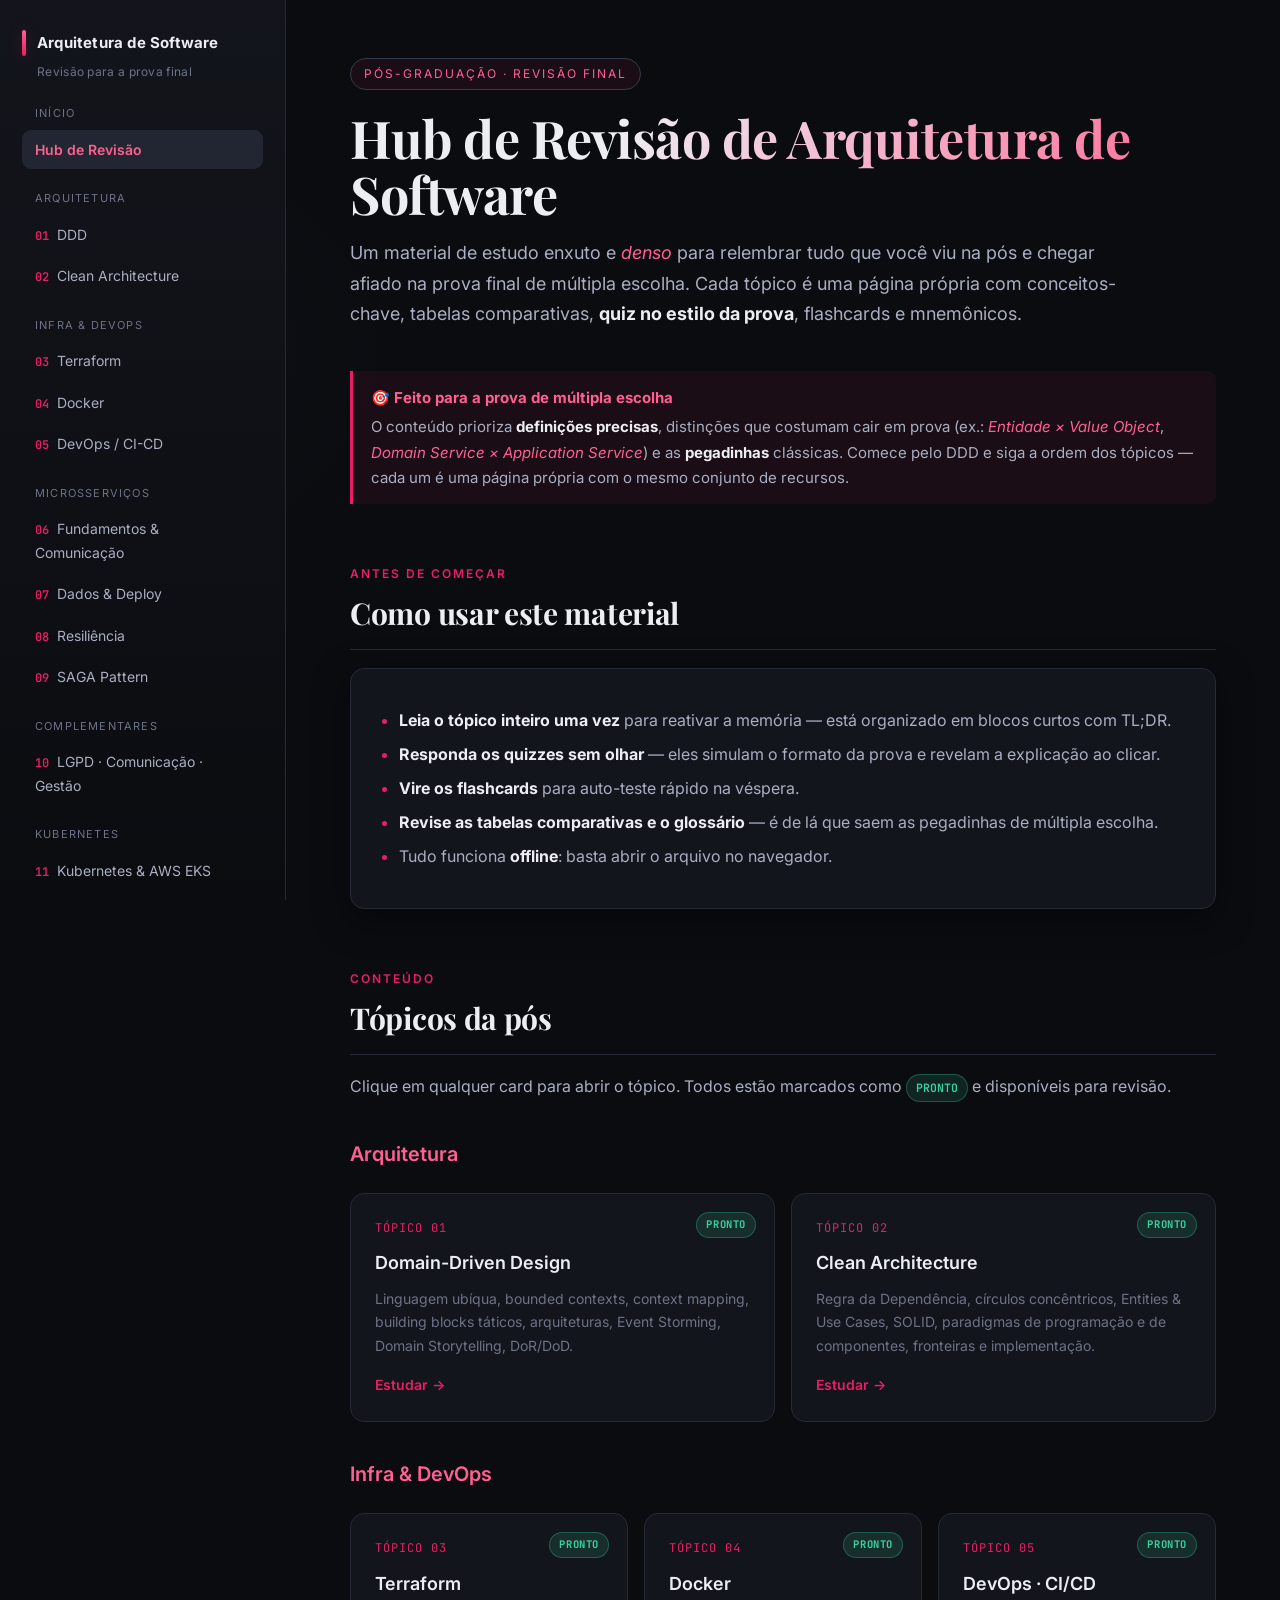
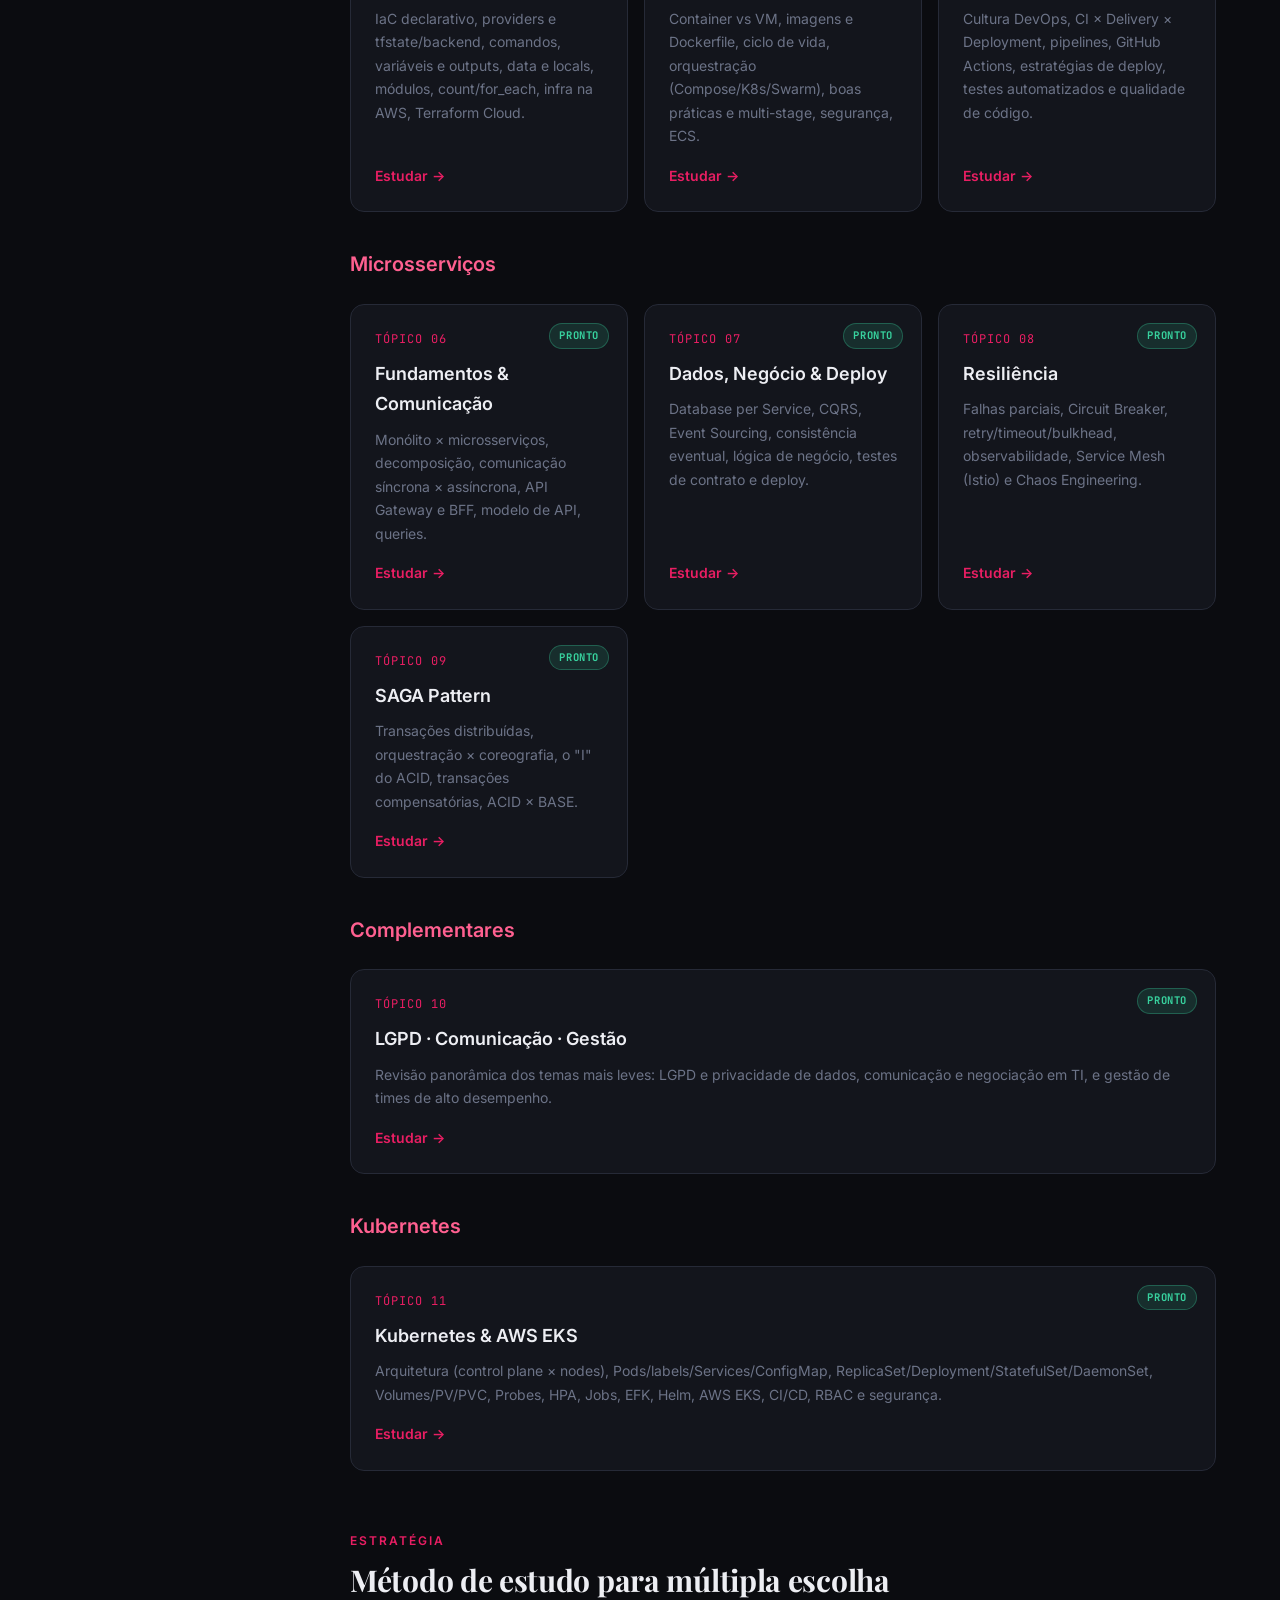
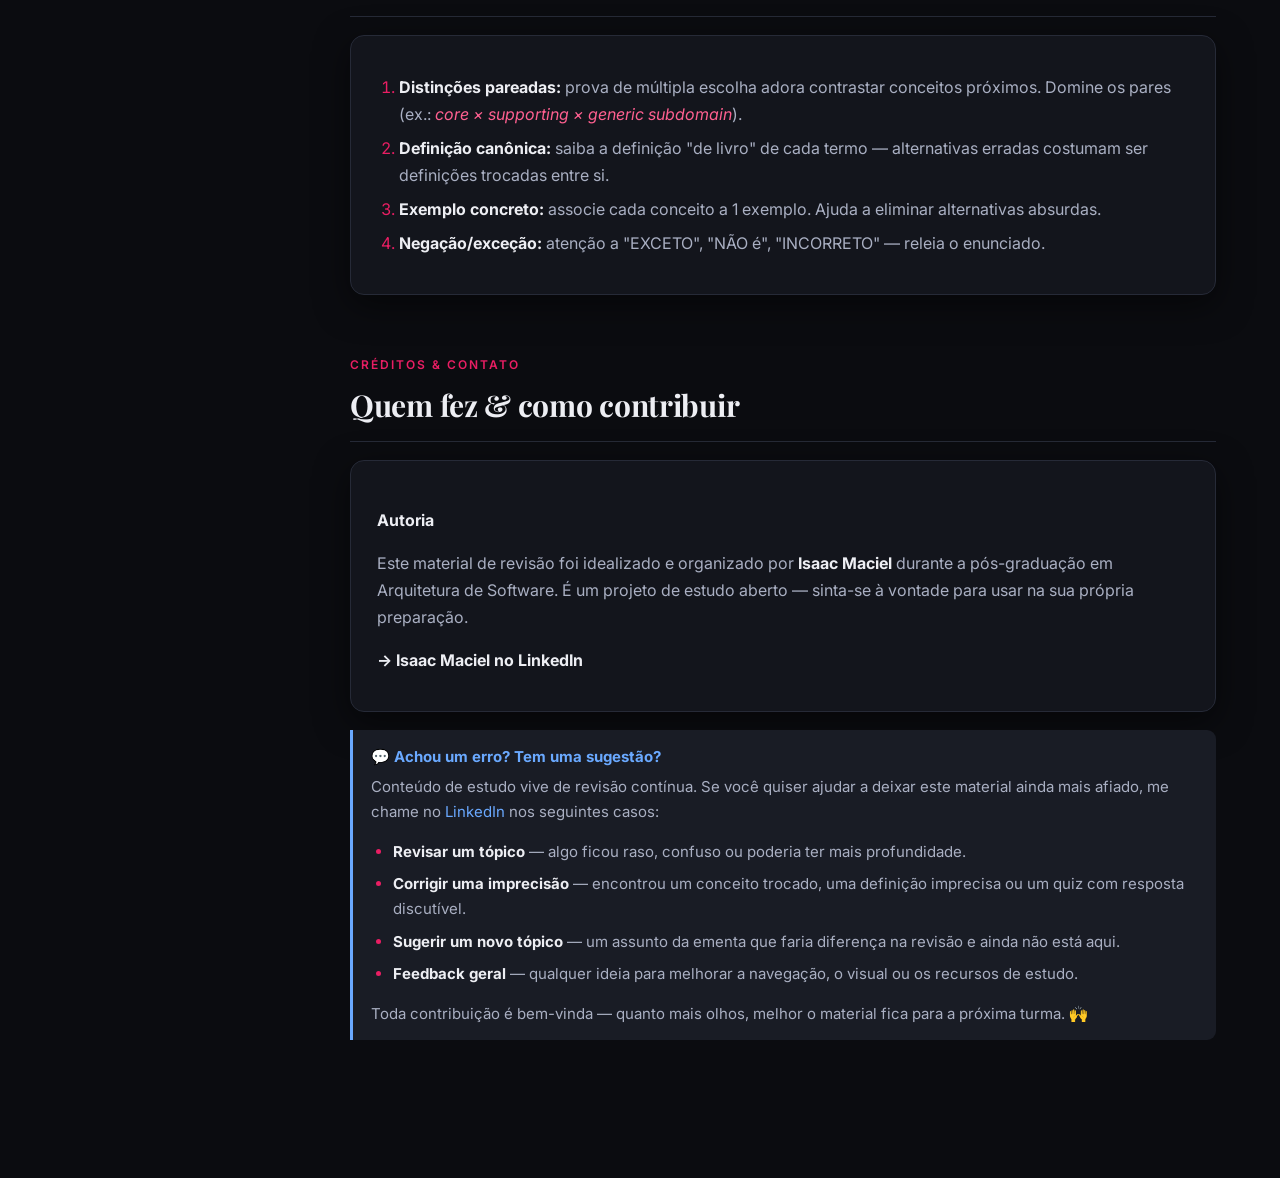
==== index.html @ ac6f8985 "Publica material de revisão de Arquitetura de Software (11 tópicos) Site estático com hub + uma pági" ====
<!DOCTYPE html>
<html lang="pt-BR">
<head>
<meta charset="UTF-8" />
<meta name="viewport" content="width=device-width, initial-scale=1.0" />
<title>Pós · Arquitetura de Software — Hub de Revisão para a Prova Final</title>
<meta name="description" content="Material de revisão para a prova final da pós-graduação em Arquitetura de Software. Conceitos densos, escaneáveis, com quiz, flashcards e mnemônicos. Tema dark." />
<link rel="preconnect" href="https://fonts.googleapis.com" />
<link rel="preconnect" href="https://fonts.gstatic.com" crossorigin />
<link href="https://fonts.googleapis.com/css2?family=Playfair+Display:wght@600;700&family=Inter:wght@400;500;600;700&family=JetBrains+Mono:wght@400;600&display=swap" rel="stylesheet" />
<link rel="stylesheet" href="assets/theme.css" />
</head>
<body>
<div id="progress"></div>
<div class="layout">

  <aside class="sidebar">
    <div class="brand"><span class="bar"></span> Arquitetura de Software</div>
    <p class="brand-sub">Revisão para a prova final</p>
    <button class="menu-toggle" aria-label="Abrir menu">☰ Menu</button>
    <nav>
      <div class="group-label">Início</div>
      <a href="index.html" class="active">Hub de Revisão</a>

      <div class="group-label">Arquitetura</div>
      <a href="ddd.html"><span class="num">01</span> DDD</a>
      <a href="clean-architecture.html"><span class="num">02</span> Clean Architecture</a>

      <div class="group-label">Infra & DevOps</div>
      <a href="terraform.html"><span class="num">03</span> Terraform</a>
      <a href="docker.html"><span class="num">04</span> Docker</a>
      <a href="cicd-devops.html"><span class="num">05</span> DevOps / CI-CD</a>

      <div class="group-label">Microsserviços</div>
      <a href="microservices-fundamentos.html"><span class="num">06</span> Fundamentos & Comunicação</a>
      <a href="microservices-dados.html"><span class="num">07</span> Dados & Deploy</a>
      <a href="microservices-resiliencia.html"><span class="num">08</span> Resiliência</a>
      <a href="microservices-saga.html"><span class="num">09</span> SAGA Pattern</a>

      <div class="group-label">Complementares</div>
      <a href="complementares.html"><span class="num">10</span> LGPD · Comunicação · Gestão</a>

      <div class="group-label">Kubernetes</div>
      <a href="kubernetes.html"><span class="num">11</span> Kubernetes &amp; AWS EKS</a>

      <div class="group-label">Nesta página</div>
      <a href="#como-usar">Como usar</a>
      <a href="#topicos">Tópicos</a>
      <a href="#metodo">Método de estudo</a>
      <a href="#creditos">Créditos &amp; contato</a>
    </nav>
  </aside>

  <main class="content">
    <div class="content-inner">

      <header class="hero reveal">
        <span class="eyebrow">Pós-graduação · Revisão final</span>
        <h1>Hub de Revisão de Arquitetura de Software</h1>
        <p class="lede">Um material de estudo enxuto e <em>denso</em> para relembrar tudo que você viu na pós e chegar afiado na prova final de múltipla escolha. Cada tópico é uma página própria com conceitos-chave, tabelas comparativas, <strong>quiz no estilo da prova</strong>, flashcards e mnemônicos.</p>
      </header>

      <div class="callout exam reveal">
        <span class="tag">🎯 Feito para a prova de múltipla escolha</span>
        <p>O conteúdo prioriza <strong>definições precisas</strong>, distinções que costumam cair em prova (ex.: <em>Entidade × Value Object</em>, <em>Domain Service × Application Service</em>) e as <strong>pegadinhas</strong> clássicas. Comece pelo DDD e siga a ordem dos tópicos — cada um é uma página própria com o mesmo conjunto de recursos.</p>
      </div>

      <h2 id="como-usar"><span class="h2-kicker">Antes de começar</span>Como usar este material</h2>
      <div class="card reveal">
        <ul>
          <li><strong>Leia o tópico inteiro uma vez</strong> para reativar a memória — está organizado em blocos curtos com TL;DR.</li>
          <li><strong>Responda os quizzes sem olhar</strong> — eles simulam o formato da prova e revelam a explicação ao clicar.</li>
          <li><strong>Vire os flashcards</strong> para auto-teste rápido na véspera.</li>
          <li><strong>Revise as tabelas comparativas e o glossário</strong> — é de lá que saem as pegadinhas de múltipla escolha.</li>
          <li>Tudo funciona <strong>offline</strong>: basta abrir o arquivo no navegador.</li>
        </ul>
      </div>

      <h2 id="topicos"><span class="h2-kicker">Conteúdo</span>Tópicos da pós</h2>
      <p>Clique em qualquer card para abrir o tópico. Todos estão marcados como <span class="pill ok">PRONTO</span> e disponíveis para revisão.</p>

      <h3>Arquitetura</h3>
      <div class="card-grid reveal">

        <a href="ddd.html" class="card-link">
          <span class="status-pill ready">Pronto</span>
          <span class="topic-num">TÓPICO 01</span>
          <h3>Domain-Driven Design</h3>
          <p>Linguagem ubíqua, bounded contexts, context mapping, building blocks táticos, arquiteturas, Event Storming, Domain Storytelling, DoR/DoD.</p>
          <span class="arrow">Estudar →</span>
        </a>

        <a href="clean-architecture.html" class="card-link">
          <span class="status-pill ready">Pronto</span>
          <span class="topic-num">TÓPICO 02</span>
          <h3>Clean Architecture</h3>
          <p>Regra da Dependência, círculos concêntricos, Entities &amp; Use Cases, SOLID, paradigmas de programação e de componentes, fronteiras e implementação.</p>
          <span class="arrow">Estudar →</span>
        </a>

      </div>

      <h3>Infra &amp; DevOps</h3>
      <div class="card-grid reveal">

        <a href="terraform.html" class="card-link">
          <span class="status-pill ready">Pronto</span>
          <span class="topic-num">TÓPICO 03</span>
          <h3>Terraform</h3>
          <p>IaC declarativo, providers e tfstate/backend, comandos, variáveis e outputs, data e locals, módulos, count/for_each, infra na AWS, Terraform Cloud.</p>
          <span class="arrow">Estudar →</span>
        </a>

        <a href="docker.html" class="card-link">
          <span class="status-pill ready">Pronto</span>
          <span class="topic-num">TÓPICO 04</span>
          <h3>Docker</h3>
          <p>Container vs VM, imagens e Dockerfile, ciclo de vida, orquestração (Compose/K8s/Swarm), boas práticas e multi-stage, segurança, ECS.</p>
          <span class="arrow">Estudar →</span>
        </a>

        <a href="cicd-devops.html" class="card-link">
          <span class="status-pill ready">Pronto</span>
          <span class="topic-num">TÓPICO 05</span>
          <h3>DevOps · CI/CD</h3>
          <p>Cultura DevOps, CI × Delivery × Deployment, pipelines, GitHub Actions, estratégias de deploy, testes automatizados e qualidade de código.</p>
          <span class="arrow">Estudar →</span>
        </a>

      </div>

      <h3>Microsserviços</h3>
      <div class="card-grid reveal">

        <a href="microservices-fundamentos.html" class="card-link">
          <span class="status-pill ready">Pronto</span>
          <span class="topic-num">TÓPICO 06</span>
          <h3>Fundamentos & Comunicação</h3>
          <p>Monólito × microsserviços, decomposição, comunicação síncrona × assíncrona, API Gateway e BFF, modelo de API, queries.</p>
          <span class="arrow">Estudar →</span>
        </a>

        <a href="microservices-dados.html" class="card-link">
          <span class="status-pill ready">Pronto</span>
          <span class="topic-num">TÓPICO 07</span>
          <h3>Dados, Negócio & Deploy</h3>
          <p>Database per Service, CQRS, Event Sourcing, consistência eventual, lógica de negócio, testes de contrato e deploy.</p>
          <span class="arrow">Estudar →</span>
        </a>

        <a href="microservices-resiliencia.html" class="card-link">
          <span class="status-pill ready">Pronto</span>
          <span class="topic-num">TÓPICO 08</span>
          <h3>Resiliência</h3>
          <p>Falhas parciais, Circuit Breaker, retry/timeout/bulkhead, observabilidade, Service Mesh (Istio) e Chaos Engineering.</p>
          <span class="arrow">Estudar →</span>
        </a>

        <a href="microservices-saga.html" class="card-link">
          <span class="status-pill ready">Pronto</span>
          <span class="topic-num">TÓPICO 09</span>
          <h3>SAGA Pattern</h3>
          <p>Transações distribuídas, orquestração × coreografia, o "I" do ACID, transações compensatórias, ACID × BASE.</p>
          <span class="arrow">Estudar →</span>
        </a>

      </div>

      <h3>Complementares</h3>
      <div class="card-grid reveal">

        <a href="complementares.html" class="card-link">
          <span class="status-pill ready">Pronto</span>
          <span class="topic-num">TÓPICO 10</span>
          <h3>LGPD · Comunicação · Gestão</h3>
          <p>Revisão panorâmica dos temas mais leves: LGPD e privacidade de dados, comunicação e negociação em TI, e gestão de times de alto desempenho.</p>
          <span class="arrow">Estudar →</span>
        </a>

      </div>

      <h3>Kubernetes</h3>
      <div class="card-grid reveal">

        <a href="kubernetes.html" class="card-link">
          <span class="status-pill ready">Pronto</span>
          <span class="topic-num">TÓPICO 11</span>
          <h3>Kubernetes &amp; AWS EKS</h3>
          <p>Arquitetura (control plane × nodes), Pods/labels/Services/ConfigMap, ReplicaSet/Deployment/StatefulSet/DaemonSet, Volumes/PV/PVC, Probes, HPA, Jobs, EFK, Helm, AWS EKS, CI/CD, RBAC e segurança.</p>
          <span class="arrow">Estudar →</span>
        </a>

      </div>

      <h2 id="metodo"><span class="h2-kicker">Estratégia</span>Método de estudo para múltipla escolha</h2>
      <div class="card reveal">
        <ol>
          <li><strong>Distinções pareadas:</strong> prova de múltipla escolha adora contrastar conceitos próximos. Domine os pares (ex.: <em>core × supporting × generic subdomain</em>).</li>
          <li><strong>Definição canônica:</strong> saiba a definição "de livro" de cada termo — alternativas erradas costumam ser definições trocadas entre si.</li>
          <li><strong>Exemplo concreto:</strong> associe cada conceito a 1 exemplo. Ajuda a eliminar alternativas absurdas.</li>
          <li><strong>Negação/exceção:</strong> atenção a "EXCETO", "NÃO é", "INCORRETO" — releia o enunciado.</li>
        </ol>
      </div>

      <h2 id="creditos"><span class="h2-kicker">Créditos &amp; Contato</span>Quem fez &amp; como contribuir</h2>
      <div class="card reveal">
        <h4>Autoria</h4>
        <p>Este material de revisão foi idealizado e organizado por <strong>Isaac Maciel</strong> durante a pós-graduação em Arquitetura de Software. É um projeto de estudo aberto — sinta-se à vontade para usar na sua própria preparação.</p>
        <p style="margin-top:14px">
          <a href="https://www.linkedin.com/in/isaac-maciel-araujo/" target="_blank" rel="noopener noreferrer"><strong>→ Isaac Maciel no LinkedIn</strong></a>
        </p>
      </div>

      <div class="callout reveal">
        <span class="tag">💬 Achou um erro? Tem uma sugestão?</span>
        <p>Conteúdo de estudo vive de revisão contínua. Se você quiser ajudar a deixar este material ainda mais afiado, me chame no <a href="https://www.linkedin.com/in/isaac-maciel-araujo/" target="_blank" rel="noopener noreferrer">LinkedIn</a> nos seguintes casos:</p>
        <ul>
          <li><strong>Revisar um tópico</strong> — algo ficou raso, confuso ou poderia ter mais profundidade.</li>
          <li><strong>Corrigir uma imprecisão</strong> — encontrou um conceito trocado, uma definição imprecisa ou um quiz com resposta discutível.</li>
          <li><strong>Sugerir um novo tópico</strong> — um assunto da ementa que faria diferença na revisão e ainda não está aqui.</li>
          <li><strong>Feedback geral</strong> — qualquer ideia para melhorar a navegação, o visual ou os recursos de estudo.</li>
        </ul>
        <p>Toda contribuição é bem-vinda — quanto mais olhos, melhor o material fica para a próxima turma. 🙌</p>
      </div>

    </div>
  </main>
</div>
<script src="assets/study.js"></script>
</body>
</html>
---- assets/theme.css ----
/* ============================================================
   Pós — Arquitetura de Software · Material de Revisão
   Tema dark editorial-acadêmico · acento carmim
   Compartilhado por todas as páginas sob
   docs/learning/pos-arquitetura-software/
   ============================================================ */

:root {
  /* Surfaces — quase-preto frio com leve viés azulado */
  --bg-0: #0b0c10;          /* fundo da página */
  --bg-1: #13151c;          /* card / painel */
  --bg-2: #191c25;          /* painel elevado, cabeçalho de código */
  --bg-3: #222633;          /* hover, inset */
  --bg-code: #0d0e14;       /* blocos de código */

  /* Bordas */
  --border: #262a37;
  --border-strong: #353b4d;

  /* Texto */
  --text-0: #edeef3;        /* primário */
  --text-1: #a9afc2;        /* secundário */
  --text-2: #6c7387;        /* esmaecido */

  /* Acentos — carmim/magenta da identidade da pós */
  --accent: #e91e63;        /* carmim principal */
  --accent-soft: #ff6090;   /* rosa claro p/ títulos h3, gradiente */
  --accent-deep: #ad1457;   /* carmim profundo */
  --accent-2: #6aa9ff;      /* azul frio — links/info */
  --accent-3: #38d39f;      /* verde — sucesso/correto */
  --accent-warn: #e8b339;   /* âmbar — atenção/pegadinha */
  --accent-danger: #ef5e6f; /* vermelho — erro/refutado */

  /* Glow */
  --glow-accent: rgba(233, 30, 99, 0.28);

  /* Tipografia — display serifado editorial + corpo sans + mono */
  --font-display: "Playfair Display", "Georgia", "Times New Roman", serif;
  --font-sans: "Inter", -apple-system, BlinkMacSystemFont, "Segoe UI", Roboto, Helvetica, Arial, sans-serif;
  --font-mono: "JetBrains Mono", "SF Mono", "Fira Code", Menlo, Consolas, monospace;

  /* Espaçamento / raio */
  --radius: 14px;
  --radius-sm: 9px;
  --maxw: 980px;

  --shadow: 0 10px 34px rgba(0, 0, 0, 0.5);
}

* { box-sizing: border-box; }
html { scroll-behavior: smooth; }

body {
  margin: 0;
  background:
    radial-gradient(1200px 620px at 82% -12%, rgba(233, 30, 99, 0.10), transparent 60%),
    radial-gradient(1000px 520px at -12% 8%, rgba(106, 169, 255, 0.06), transparent 55%),
    var(--bg-0);
  color: var(--text-0);
  font-family: var(--font-sans);
  font-size: 16px;
  line-height: 1.68;
  -webkit-font-smoothing: antialiased;
  text-rendering: optimizeLegibility;
}

/* ---------- Layout ---------- */
.layout { display: flex; min-height: 100vh; }

.sidebar {
  width: 286px;
  flex-shrink: 0;
  position: sticky;
  top: 0;
  align-self: flex-start;
  height: 100vh;
  overflow-y: auto;
  padding: 30px 22px;
  border-right: 1px solid var(--border);
  background: linear-gradient(180deg, var(--bg-1), var(--bg-0));
}

.sidebar .brand {
  display: flex; align-items: center; gap: 11px;
  font-weight: 700; font-size: 15px; letter-spacing: .2px;
  margin-bottom: 6px; color: var(--text-0);
}
.sidebar .brand .bar {
  width: 4px; height: 26px; border-radius: 4px;
  background: linear-gradient(180deg, var(--accent-soft), var(--accent));
  box-shadow: 0 0 14px var(--glow-accent);
}
.sidebar .brand-sub {
  font-size: 12px; color: var(--text-2); margin: 0 0 22px 15px;
  letter-spacing: .3px;
}

.sidebar nav a {
  display: block; padding: 8px 13px; margin: 2px 0;
  border-radius: var(--radius-sm);
  color: var(--text-1); text-decoration: none; font-size: 14px;
  transition: background .18s, color .18s, transform .18s;
}
.sidebar nav a:hover { background: var(--bg-2); color: var(--text-0); transform: translateX(3px); }
.sidebar nav a.active { background: var(--bg-3); color: var(--accent-soft); font-weight: 600; }
.sidebar nav .group-label {
  font-size: 11px; text-transform: uppercase; letter-spacing: 1.2px;
  color: var(--text-2); margin: 20px 13px 7px;
}
.sidebar nav a .num {
  display: inline-block; width: 1.5em; color: var(--accent);
  font-family: var(--font-mono); font-size: 12px; font-weight: 600;
}

.content { flex: 1; min-width: 0; padding: 58px clamp(20px, 5vw, 76px) 120px; }
.content-inner { max-width: var(--maxw); margin: 0 auto; }

/* ---------- Hero ---------- */
.hero { margin-bottom: 42px; }
.hero .eyebrow {
  display: inline-block; font-size: 12px; letter-spacing: 2px; text-transform: uppercase;
  color: var(--accent-soft); border: 1px solid var(--border-strong);
  padding: 5px 13px; border-radius: 100px; margin-bottom: 20px;
  background: rgba(233, 30, 99, .07);
}
.hero h1 {
  font-family: var(--font-display);
  font-weight: 700;
  font-size: clamp(34px, 5.2vw, 52px); line-height: 1.08; margin: 0 0 16px;
  letter-spacing: -.5px;
  background: linear-gradient(118deg, var(--text-0) 30%, var(--accent-soft));
  -webkit-background-clip: text; background-clip: text; -webkit-text-fill-color: transparent;
}
.hero p.lede { font-size: 18px; color: var(--text-1); max-width: 72ch; margin: 0; }

/* ---------- Tipografia ---------- */
h2 {
  font-family: var(--font-display); font-weight: 700;
  font-size: 30px; margin: 60px 0 18px; padding-bottom: 11px;
  border-bottom: 1px solid var(--border);
  scroll-margin-top: 24px; letter-spacing: -.3px;
}
h2 .h2-kicker {
  display: block; font-family: var(--font-sans); font-weight: 600;
  font-size: 12px; letter-spacing: 2px; text-transform: uppercase;
  color: var(--accent); margin-bottom: 4px;
}
h3 { font-size: 20px; margin: 36px 0 11px; color: var(--accent-soft); scroll-margin-top: 24px; font-weight: 600; }
h4 { font-size: 16px; margin: 24px 0 9px; color: var(--text-0); }
p, li { color: var(--text-1); }
a { color: var(--accent-2); text-decoration: none; }
a:hover { text-decoration: underline; }
strong { color: var(--text-0); }
em { color: var(--accent-soft); font-style: italic; }
ul, ol { padding-left: 22px; }
li { margin: 7px 0; }
li::marker { color: var(--accent); }
hr { border: none; border-top: 1px solid var(--border); margin: 42px 0; }
.lead-term { color: var(--accent-soft); font-weight: 600; }

/* ---------- Cards ---------- */
.card {
  background: var(--bg-1); border: 1px solid var(--border);
  border-radius: var(--radius); padding: 22px 26px; margin: 18px 0;
  box-shadow: var(--shadow);
}
.card-grid { display: grid; grid-template-columns: repeat(auto-fit, minmax(250px, 1fr)); gap: 16px; margin: 22px 0; }

/* Card-link (hub) */
.card-link {
  display: flex; flex-direction: column;
  background: var(--bg-1); border: 1px solid var(--border);
  border-radius: var(--radius); padding: 24px; text-decoration: none; color: inherit;
  transition: border-color .2s, transform .2s, box-shadow .2s;
  position: relative; overflow: hidden;
}
.card-link::before {
  content: ""; position: absolute; left: 0; top: 0; bottom: 0; width: 3px;
  background: linear-gradient(180deg, var(--accent-soft), var(--accent));
  opacity: 0; transition: opacity .2s;
}
.card-link:hover { border-color: var(--accent); transform: translateY(-4px); box-shadow: 0 14px 40px var(--glow-accent); text-decoration: none; }
.card-link:hover::before { opacity: 1; }
.card-link .topic-num { font-family: var(--font-mono); font-size: 12px; color: var(--accent); letter-spacing: 1px; margin-bottom: 10px; }
.card-link h3 { margin: 0 0 8px; color: var(--text-0); font-size: 18px; }
.card-link p { margin: 0; font-size: 14px; color: var(--text-2); flex: 1; }
.card-link .arrow { color: var(--accent); margin-top: 16px; display: inline-block; font-weight: 600; font-size: 14px; transition: transform .2s; }
.card-link:hover .arrow { transform: translateX(5px); }
.card-link.soon { opacity: .55; pointer-events: none; }
.card-link.soon .arrow { color: var(--text-2); }

.status-pill {
  position: absolute; top: 18px; right: 18px;
  font-size: 10.5px; font-weight: 700; letter-spacing: .6px; text-transform: uppercase;
  padding: 3px 9px; border-radius: 100px; font-family: var(--font-mono);
}
.status-pill.ready { background: rgba(56,211,159,.13); color: var(--accent-3); border: 1px solid rgba(56,211,159,.3); }
.status-pill.soon { background: var(--bg-3); color: var(--text-2); border: 1px solid var(--border-strong); }

/* ---------- Callouts ---------- */
.callout {
  border-left: 3px solid var(--accent-2); background: var(--bg-2);
  border-radius: 0 var(--radius-sm) var(--radius-sm) 0;
  padding: 14px 18px; margin: 18px 0; font-size: 15px;
}
.callout.warn { border-color: var(--accent-warn); background: rgba(232,179,57,.06); }
.callout.danger { border-color: var(--accent-danger); background: rgba(239,94,111,.06); }
.callout.ok { border-color: var(--accent-3); background: rgba(56,211,159,.06); }
.callout.exam { border-color: var(--accent); background: rgba(233,30,99,.07); }
.callout .tag { font-weight: 700; display: block; margin-bottom: 4px; }
.callout.warn .tag { color: var(--accent-warn); }
.callout.danger .tag { color: var(--accent-danger); }
.callout.ok .tag { color: var(--accent-3); }
.callout.exam .tag { color: var(--accent-soft); }
.callout:not(.warn):not(.danger):not(.ok):not(.exam) .tag { color: var(--accent-2); }
.callout p:last-child { margin-bottom: 0; }
.callout p:first-of-type { margin-top: 0; }

/* ---------- Código ---------- */
pre {
  background: var(--bg-code); border: 1px solid var(--border);
  border-radius: var(--radius-sm); padding: 0; margin: 18px 0; overflow: hidden; position: relative;
}
pre .code-head {
  display: flex; align-items: center; justify-content: space-between;
  padding: 9px 14px; background: var(--bg-2); border-bottom: 1px solid var(--border);
  font-size: 12px; color: var(--text-2); font-family: var(--font-mono);
}
pre .code-head .lang { color: var(--accent-soft); text-transform: lowercase; }
pre code { display: block; padding: 16px 18px; overflow-x: auto; font-family: var(--font-mono); font-size: 13.5px; line-height: 1.62; color: #d7dcec; }
:not(pre) > code {
  font-family: var(--font-mono); font-size: 0.87em;
  background: var(--bg-3); border: 1px solid var(--border);
  padding: 1.5px 6px; border-radius: 5px; color: var(--accent-soft);
}
.c-key { color: #6aa9ff; } .c-str { color: #38d39f; } .c-num { color: #e8b339; }
.c-com { color: var(--text-2); font-style: italic; } .c-fn { color: #ff6090; } .c-kw { color: #e91e63; }

/* ---------- Tabelas ---------- */
table { width: 100%; border-collapse: collapse; margin: 22px 0; font-size: 14.5px; }
th, td { text-align: left; padding: 12px 15px; border-bottom: 1px solid var(--border); vertical-align: top; }
th { color: var(--text-0); font-weight: 600; background: var(--bg-2); border-bottom-color: var(--border-strong); }
th:first-child { border-top-left-radius: var(--radius-sm); }
th:last-child { border-top-right-radius: var(--radius-sm); }
td { color: var(--text-1); }
tr:hover td { background: var(--bg-1); }
td code, th code { white-space: nowrap; }
.table-wrap { overflow-x: auto; margin: 22px 0; border: 1px solid var(--border); border-radius: var(--radius-sm); }
.table-wrap table { margin: 0; }

/* ---------- Pills/badges ---------- */
.pill { display: inline-block; font-size: 11.5px; font-weight: 600; padding: 3px 9px; border-radius: 100px; font-family: var(--font-mono); }
.pill.strat { background: rgba(233,30,99,.13); color: var(--accent-soft); border: 1px solid rgba(233,30,99,.3); }
.pill.tat { background: rgba(106,169,255,.12); color: var(--accent-2); border: 1px solid rgba(106,169,255,.3); }
.pill.ok { background: rgba(56,211,159,.12); color: var(--accent-3); border: 1px solid rgba(56,211,159,.3); }
.pill.warn { background: rgba(232,179,57,.12); color: var(--accent-warn); border: 1px solid rgba(232,179,57,.3); }

/* ============================================================
   COMPONENTES DE ESTUDO
   ============================================================ */

/* ---------- Quiz ---------- */
.quiz {
  background: var(--bg-1); border: 1px solid var(--border-strong);
  border-radius: var(--radius); padding: 22px 24px; margin: 24px 0;
  box-shadow: var(--shadow);
}
.quiz .quiz-label {
  display: inline-flex; align-items: center; gap: 7px;
  font-size: 11px; letter-spacing: 1.5px; text-transform: uppercase; font-weight: 700;
  color: var(--accent); margin-bottom: 14px;
}
.quiz .quiz-label::before { content: "◆"; font-size: 9px; }
.quiz .q-text { font-size: 16px; color: var(--text-0); font-weight: 600; margin: 0 0 16px; line-height: 1.5; }
.quiz .options { list-style: none; padding: 0; margin: 0; }
.quiz .opt {
  display: flex; align-items: flex-start; gap: 11px;
  padding: 12px 15px; margin: 8px 0; border: 1px solid var(--border);
  border-radius: var(--radius-sm); cursor: pointer; color: var(--text-1);
  transition: border-color .15s, background .15s, transform .1s;
  background: var(--bg-2);
}
.quiz .opt:hover { border-color: var(--border-strong); background: var(--bg-3); transform: translateX(2px); }
.quiz .opt .marker {
  flex-shrink: 0; width: 24px; height: 24px; border-radius: 6px;
  border: 1px solid var(--border-strong); background: var(--bg-0);
  display: flex; align-items: center; justify-content: center;
  font-family: var(--font-mono); font-size: 12px; font-weight: 700; color: var(--text-2);
  transition: all .15s;
}
.quiz .opt.correct { border-color: var(--accent-3); background: rgba(56,211,159,.1); color: var(--text-0); }
.quiz .opt.correct .marker { border-color: var(--accent-3); background: var(--accent-3); color: #07130d; }
.quiz .opt.wrong { border-color: var(--accent-danger); background: rgba(239,94,111,.09); }
.quiz .opt.wrong .marker { border-color: var(--accent-danger); background: var(--accent-danger); color: #1a0608; }
.quiz .opt.disabled { pointer-events: none; }
.quiz .opt.dimmed { opacity: .5; }
.quiz .explain {
  margin-top: 14px; padding: 13px 16px; border-radius: var(--radius-sm);
  background: var(--bg-2); border-left: 3px solid var(--accent);
  font-size: 14.5px; color: var(--text-1); display: none;
}
.quiz .explain.show { display: block; animation: fadeup .35s ease; }
.quiz .explain .verdict { font-weight: 700; display: block; margin-bottom: 4px; }
.quiz .explain.right .verdict { color: var(--accent-3); }
.quiz .explain.wrongv .verdict { color: var(--accent-danger); }

/* ---------- Flashcards ---------- */
.flashgrid { display: grid; grid-template-columns: repeat(auto-fit, minmax(250px, 1fr)); gap: 14px; margin: 22px 0; }
.flashcard { perspective: 1400px; height: 180px; cursor: pointer; }
.flashcard .inner {
  position: relative; width: 100%; height: 100%;
  transition: transform .6s cubic-bezier(.4,.2,.2,1); transform-style: preserve-3d;
}
.flashcard.flipped .inner { transform: rotateY(180deg); }
.flashcard .face {
  position: absolute; inset: 0; backface-visibility: hidden; -webkit-backface-visibility: hidden;
  border-radius: var(--radius); padding: 20px; display: flex; flex-direction: column; justify-content: center;
  border: 1px solid var(--border); box-shadow: var(--shadow);
}
.flashcard .front { background: linear-gradient(160deg, var(--bg-2), var(--bg-1)); }
.flashcard .front .fc-q { font-size: 16px; font-weight: 600; color: var(--text-0); line-height: 1.4; }
.flashcard .front .fc-hint { font-size: 11px; letter-spacing: 1px; text-transform: uppercase; color: var(--accent); margin-top: auto; padding-top: 12px; }
.flashcard .back {
  background: linear-gradient(160deg, var(--accent-deep), #5e0b30);
  transform: rotateY(180deg); border-color: var(--accent);
}
.flashcard .back .fc-a { font-size: 14.5px; color: #ffe6ef; line-height: 1.5; overflow-y: auto; }
.flashcard .back .fc-a strong { color: #fff; }

/* ---------- Diagrama / fluxo ---------- */
.diagram {
  background: var(--bg-code); border: 1px solid var(--border);
  border-radius: var(--radius); padding: 26px; margin: 24px 0; overflow-x: auto;
}
.flow { display: flex; align-items: center; gap: 0; flex-wrap: wrap; justify-content: center; }
.flow .node {
  background: var(--bg-2); border: 1px solid var(--border-strong); border-radius: 10px;
  padding: 12px 16px; font-size: 13.5px; color: var(--text-0); text-align: center;
  min-width: 110px; box-shadow: 0 4px 14px rgba(0,0,0,.35);
}
.flow .node.accent { border-color: var(--accent); background: rgba(233,30,99,.1); color: var(--accent-soft); }
.flow .arrow-h { color: var(--accent); font-size: 22px; padding: 0 10px; }
.legend { display: flex; gap: 18px; flex-wrap: wrap; margin-top: 16px; font-size: 12.5px; color: var(--text-2); }
.legend span { display: inline-flex; align-items: center; gap: 6px; }
.legend .sw { width: 12px; height: 12px; border-radius: 3px; }

/* concentric rings diagram (SVG) */
.rings { display: flex; flex-wrap: wrap; align-items: center; justify-content: center; gap: 28px; }
.rings svg { display: block; max-width: 100%; height: auto; }
.rings svg text { font-family: var(--font-sans); fill: var(--text-0); }
.rings svg .ring-name { font-weight: 600; font-size: 13px; }
.rings svg .ring-detail { font-size: 10.5px; fill: var(--text-1); }
.rings svg .ring-center-label { font-weight: 700; font-size: 12px; }
.rings .ring-key { display: flex; flex-direction: column; gap: 12px; min-width: 200px; }
.rings .ring-key .rk {
  display: flex; align-items: flex-start; gap: 10px; font-size: 13px; color: var(--text-1);
}
.rings .ring-key .rk .sw { width: 14px; height: 14px; border-radius: 4px; flex-shrink: 0; margin-top: 3px; }
.rings .ring-key .rk b { color: var(--text-0); display: block; font-size: 13.5px; }
.rings .ring-key .rk small { color: var(--text-2); font-size: 12px; }
.rings .ring-flow {
  margin-top: 6px; padding-top: 14px; border-top: 1px solid var(--border);
  font-size: 12.5px; color: var(--text-2);
}
.rings .ring-flow b { color: var(--accent-soft); }
@media (max-width: 560px) { .rings { gap: 18px; } }

/* layered/onion diagram */
.layers { display: flex; flex-direction: column; gap: 6px; align-items: stretch; }
.layers .layer {
  border: 1px solid var(--border-strong); border-radius: 8px; padding: 12px 16px;
  text-align: center; font-size: 14px; color: var(--text-0);
}
.layers .layer .ll { font-size: 11px; text-transform: uppercase; letter-spacing: 1px; color: var(--text-2); display: block; margin-bottom: 2px; }
.layers .layer.l1 { background: rgba(106,169,255,.08); border-color: rgba(106,169,255,.35); }
.layers .layer.l2 { background: rgba(56,211,159,.07); border-color: rgba(56,211,159,.3); }
.layers .layer.l3 { background: rgba(232,179,57,.07); border-color: rgba(232,179,57,.3); }
.layers .layer.l4 { background: rgba(233,30,99,.09); border-color: rgba(233,30,99,.4); color: var(--accent-soft); font-weight: 600; }

/* ---------- Glossário ---------- */
.glossary { display: grid; grid-template-columns: repeat(auto-fit, minmax(280px, 1fr)); gap: 14px; margin: 22px 0; }
.gloss-item { background: var(--bg-1); border: 1px solid var(--border); border-radius: var(--radius-sm); padding: 15px 18px; }
.gloss-item dt { font-family: var(--font-display); font-size: 16px; color: var(--accent-soft); font-weight: 700; margin-bottom: 5px; }
.gloss-item dd { margin: 0; font-size: 14px; color: var(--text-1); }

/* ---------- Mnemônico ---------- */
.mnemonic {
  background: linear-gradient(135deg, rgba(233,30,99,.1), rgba(106,169,255,.05));
  border: 1px solid var(--border-strong); border-radius: var(--radius);
  padding: 18px 22px; margin: 20px 0;
}
.mnemonic .m-head { font-size: 11px; letter-spacing: 1.5px; text-transform: uppercase; color: var(--accent); font-weight: 700; margin-bottom: 8px; }
.mnemonic .m-word { font-family: var(--font-display); font-size: 24px; color: var(--text-0); font-weight: 700; margin-bottom: 8px; letter-spacing: .5px; }
.mnemonic .m-word b { color: var(--accent-soft); }
.mnemonic ul { margin: 6px 0 0; }

/* ---------- TL;DR / resumo de seção ---------- */
.tldr {
  background: var(--bg-2); border: 1px dashed var(--border-strong);
  border-radius: var(--radius); padding: 16px 20px; margin: 20px 0;
}
.tldr .t-head { font-size: 11px; letter-spacing: 1.5px; text-transform: uppercase; color: var(--accent-3); font-weight: 700; margin-bottom: 8px; }
.tldr ul { margin: 0; }
.tldr li { font-size: 14.5px; }

/* ---------- Reveal / progress ---------- */
.reveal { opacity: 0; transform: translateY(18px); transition: opacity .6s ease, transform .6s ease; }
.reveal.in { opacity: 1; transform: none; }
#progress { position: fixed; top: 0; left: 0; height: 3px; width: 0%; background: linear-gradient(90deg, var(--accent), var(--accent-soft)); z-index: 100; transition: width .1s; box-shadow: 0 0 8px var(--glow-accent); }

/* ---------- Keyframes ---------- */
@keyframes pulse { 0%,100% { opacity: 1; } 50% { opacity: .5; } }
@keyframes fadeup { from { opacity: 0; transform: translateY(8px); } to { opacity: 1; transform: none; } }

/* ---------- Footer ---------- */
footer { margin-top: 84px; padding-top: 26px; border-top: 1px solid var(--border); color: var(--text-2); font-size: 13px; }
footer .nav-prev-next { display: flex; justify-content: space-between; gap: 16px; margin-bottom: 26px; }
footer .nav-prev-next a { flex: 1; padding: 16px 18px; background: var(--bg-1); border: 1px solid var(--border); border-radius: var(--radius); transition: border-color .2s; }
footer .nav-prev-next a:hover { border-color: var(--accent); text-decoration: none; }
footer .nav-prev-next .dir { font-size: 12px; color: var(--text-2); }
footer .nav-prev-next .ttl { color: var(--text-0); font-weight: 600; }
footer .nav-prev-next .next { text-align: right; }

/* ---------- Mobile ---------- */
.menu-toggle { display: none; background: var(--bg-2); border: 1px solid var(--border); color: var(--text-0); border-radius: 8px; padding: 7px 11px; margin-bottom: 14px; cursor: pointer; font-size: 14px; }
@media (max-width: 920px) {
  .layout { flex-direction: column; }
  .sidebar { position: relative; width: 100%; height: auto; border-right: none; border-bottom: 1px solid var(--border); }
  .menu-toggle { display: inline-block; }
  .sidebar nav { display: none; }
  .sidebar nav.open { display: block; }
  .content { padding: 34px 20px 80px; }
}

@media (prefers-reduced-motion: reduce) {
  * { animation: none !important; transition: none !important; scroll-behavior: auto; }
  .reveal { opacity: 1; transform: none; }
  .flashcard .inner { transition: none; }
}
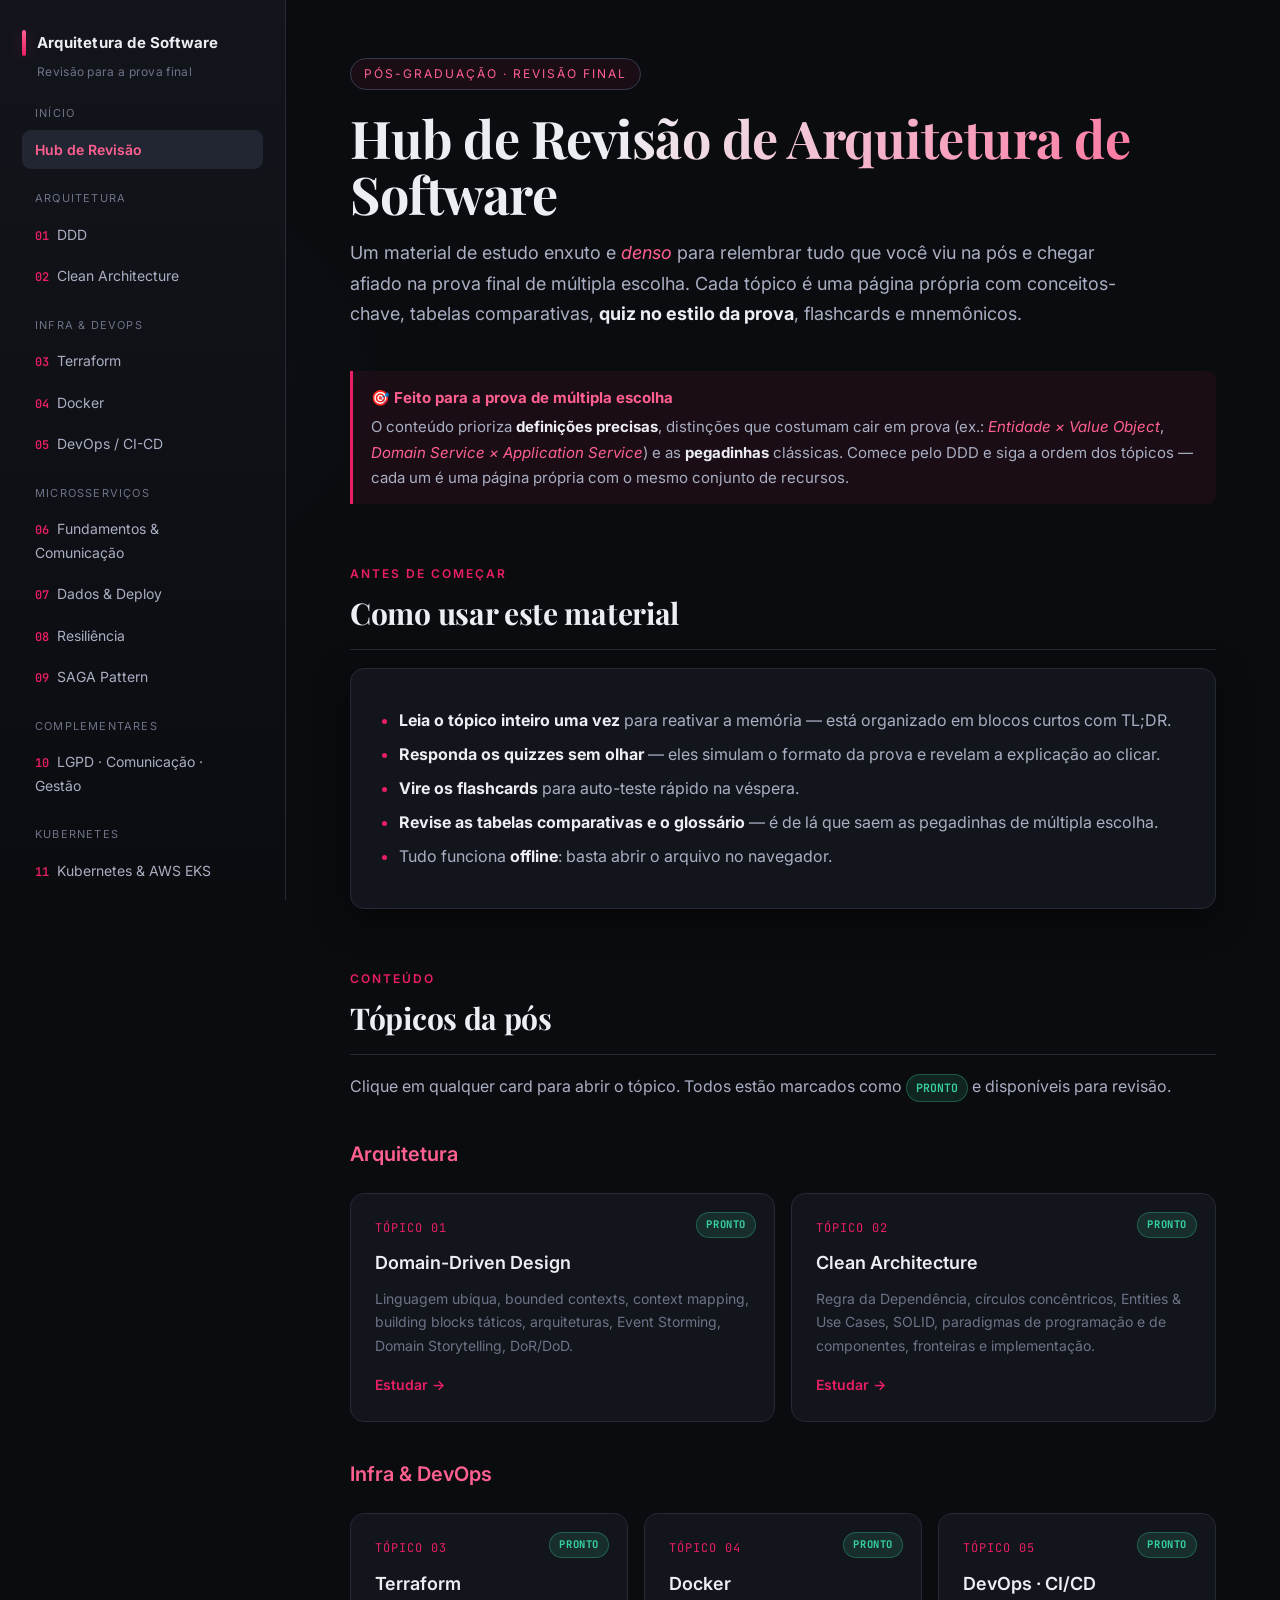
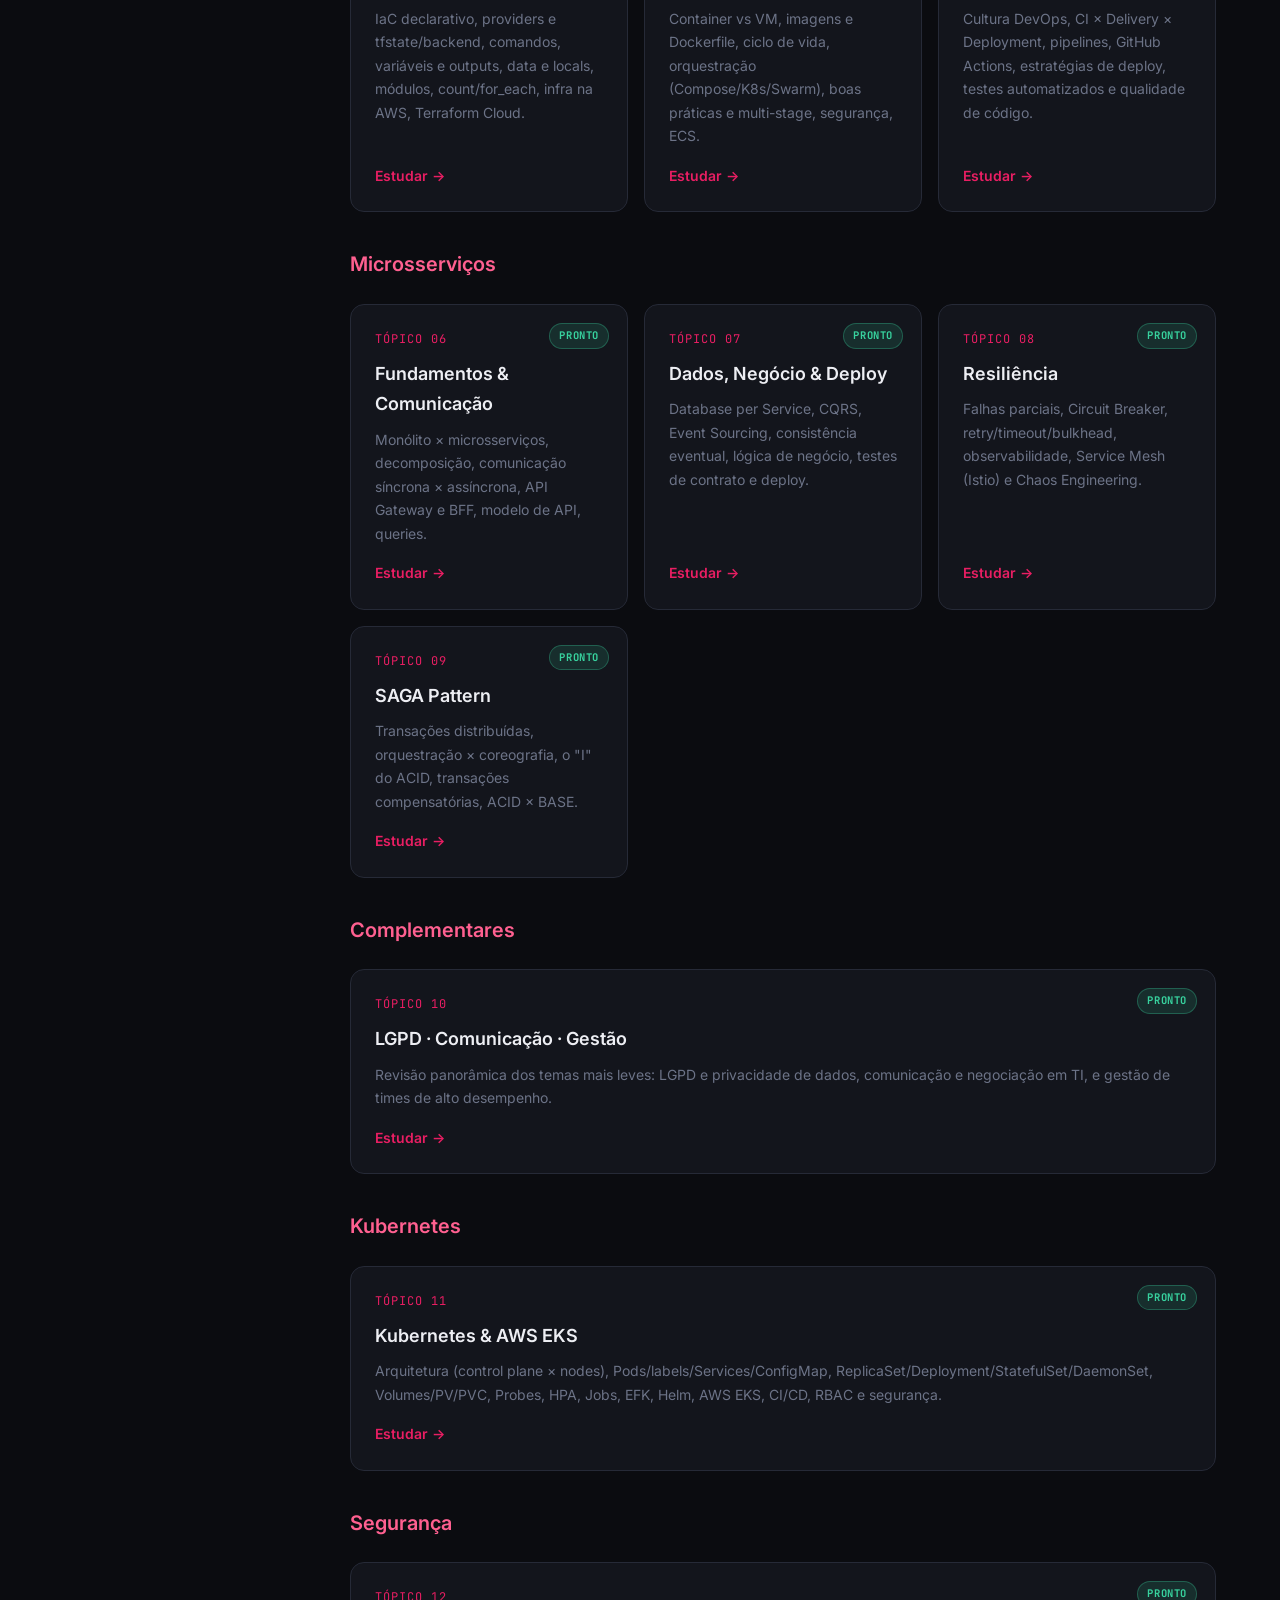
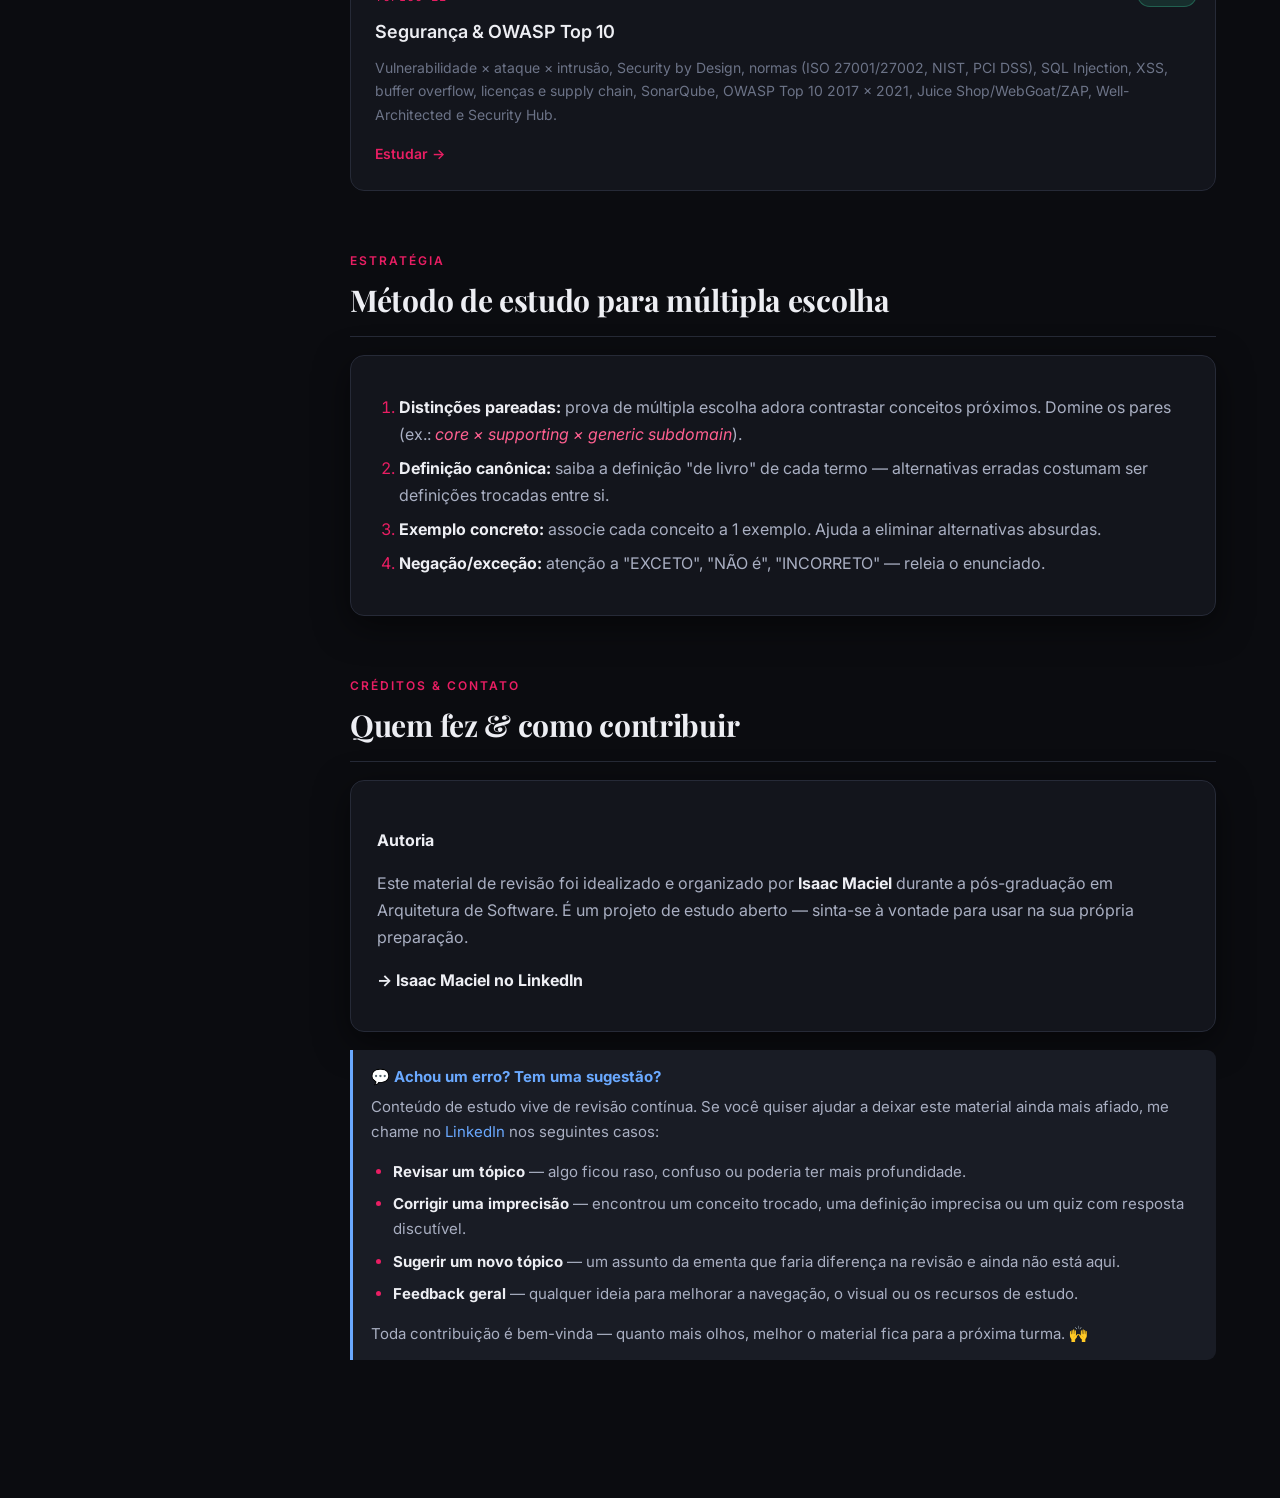
==== commit 70f8e64a: "Adiciona Tópico 12: Segurança & OWASP Top 10 Nova página owasp.html cobrindo as 6 aulas da disciplin" ====
--- a/index.html
+++ b/index.html
@@ -43,6 +43,9 @@
       <div class="group-label">Kubernetes</div>
       <a href="kubernetes.html"><span class="num">11</span> Kubernetes &amp; AWS EKS</a>
 
+      <div class="group-label">Segurança</div>
+      <a href="owasp.html"><span class="num">12</span> Segurança &amp; OWASP Top 10</a>
+
       <div class="group-label">Nesta página</div>
       <a href="#como-usar">Como usar</a>
       <a href="#topicos">Tópicos</a>
@@ -187,6 +190,19 @@
           <span class="topic-num">TÓPICO 11</span>
           <h3>Kubernetes &amp; AWS EKS</h3>
           <p>Arquitetura (control plane × nodes), Pods/labels/Services/ConfigMap, ReplicaSet/Deployment/StatefulSet/DaemonSet, Volumes/PV/PVC, Probes, HPA, Jobs, EFK, Helm, AWS EKS, CI/CD, RBAC e segurança.</p>
+          <span class="arrow">Estudar →</span>
+        </a>
+
+      </div>
+
+      <h3>Segurança</h3>
+      <div class="card-grid reveal">
+
+        <a href="owasp.html" class="card-link">
+          <span class="status-pill ready">Pronto</span>
+          <span class="topic-num">TÓPICO 12</span>
+          <h3>Segurança &amp; OWASP Top 10</h3>
+          <p>Vulnerabilidade × ataque × intrusão, Security by Design, normas (ISO 27001/27002, NIST, PCI DSS), SQL Injection, XSS, buffer overflow, licenças e supply chain, SonarQube, OWASP Top 10 2017 × 2021, Juice Shop/WebGoat/ZAP, Well-Architected e Security Hub.</p>
           <span class="arrow">Estudar →</span>
         </a>
 
